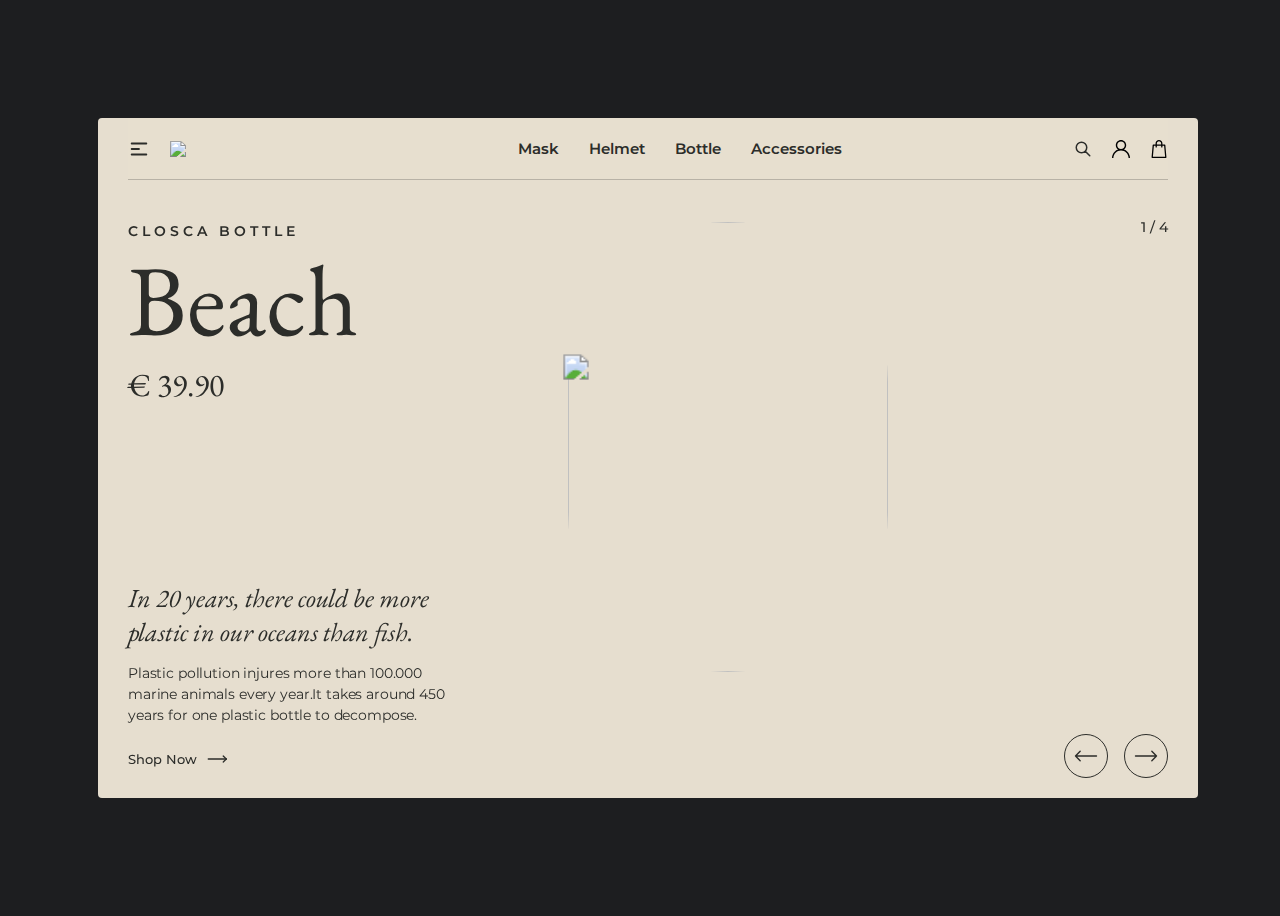
==== doc_X/doc-001/index.html @ 62792ad1 "Doc_X" ====
<!DOCTYPE html>
<html lang="en" >
<head>
  <meta charset="UTF-8">
  <title>CodePen - Product Showcase UI</title>
  <link rel="stylesheet" href="https://cdnjs.cloudflare.com/ajax/libs/normalize/5.0.0/normalize.min.css">
<link rel='stylesheet' href='https://unpkg.com/swiper/swiper-bundle.min.css'><link rel="stylesheet" href="./style.css">

</head>
<body>
<!-- partial:index.partial.html -->
<div class="container">
	<div class="header">
		<a class="menu-icon" href="#">
			<svg fill="none" stroke="currentColor" viewBox="0 0 24 24" xmlns="http://www.w3.org/2000/svg">
				<path stroke-linecap="round" stroke-linejoin="round" stroke-width="2" d="M4 6h16M4 12h8m-8 6h16" />
			</svg>
		</a>
		<img class="logo" src="https://cdn.shopify.com/s/files/1/0689/1443/files/CLOSCA-LOGO-WEB-BLACK_130x@2x.png?v=1559116993" />
		<div class="header-menu">
			<a href="#">Mask</a>
			<a href="#">Helmet</a>
			<a href="#">Bottle</a>
			<a href="#">Accessories</a>
		</div>
		<div class="header-icons">
			<svg fill="none" stroke="currentColor" viewBox="0 0 24 24" xmlns="http://www.w3.org/2000/svg">
				<path stroke-linecap="round" stroke-linejoin="round" stroke-width="2" d="M21 21l-6-6m2-5a7 7 0 11-14 0 7 7 0 0114 0z" />
			</svg>
			<svg xmlns="http://www.w3.org/2000/svg" viewBox="0 0 512 512">
				<path d="M437.02 330.98c-27.883-27.882-61.071-48.523-97.281-61.018C378.521 243.251 404 198.548 404 148 404 66.393 337.607 0 256 0S108 66.393 108 148c0 50.548 25.479 95.251 64.262 121.962-36.21 12.495-69.398 33.136-97.281 61.018C26.629 379.333 0 443.62 0 512h40c0-119.103 96.897-216 216-216s216 96.897 216 216h40c0-68.38-26.629-132.667-74.98-181.02zM256 256c-59.551 0-108-48.448-108-108S196.449 40 256 40s108 48.448 108 108-48.449 108-108 108z" />
			</svg>
			<svg xmlns="http://www.w3.org/2000/svg" viewBox="0 0 208.955 208.955">
				<path d="M190.85 200.227L178.135 58.626a7.5 7.5 0 00-7.47-6.829h-26.221V39.971c0-22.04-17.93-39.971-39.969-39.971-22.038 0-39.966 17.931-39.966 39.971v11.826H38.27a7.5 7.5 0 00-7.47 6.829L18.035 200.784a7.5 7.5 0 007.47 8.17h157.946a7.5 7.5 0 007.399-8.727zM79.509 39.971c0-13.769 11.2-24.971 24.967-24.971 13.768 0 24.969 11.202 24.969 24.971v11.826H79.509V39.971zm-45.8 153.984L45.127 66.797h19.382v13.412a7.5 7.5 0 007.5 7.5 7.5 7.5 0 007.5-7.5V66.797h49.936v13.412a7.5 7.5 0 007.5 7.5 7.5 7.5 0 007.5-7.5V66.797h19.364l11.418 127.158H33.709z" />
			</svg>
		</div>
	</div>
	<div class="mySwiper">
		<div class="main-wrapper swiper-wrapper">
			<div class="main swiper-slide" id="beach">
				<div class="left-side">
					<div class="main-wrapper">
						<h3 class="main-header">Closca Bottle</h3>
						<h1 class="main-title">Beach</h1>
						<h2 class="main-subtitle">€ 39.90</h2>
					</div>
					<div class="main-content">
						<div class="main-content__title">In 20 years, there could be more plastic in our oceans than fish.</div>
						<div class="main-content__subtitle">Plastic pollution injures more than 100.000 marine animals every year.It takes around 450 years for one plastic bottle to decompose.</div>
						<div class="more-menu">
							Shop Now
							<svg xmlns="http://www.w3.org/2000/svg" viewBox="0 0 24 24" stroke-width="1.7" stroke="currentColor" fill="none" stroke-linecap="round" stroke-linejoin="round">
								<path stroke="none" d="M0 0h24v24H0z" fill="none" />
								<line x1="-5" y1="12" x2="19" y2="12" />
								<line x1="15" y1="16" x2="19" y2="12" />
								<line x1="15" y1="8" x2="19" y2="12" />
							</svg>
						</div>
					</div>
				</div>
				<div class="center">
					<div class="right-side__img">
						<img class="bottle-bg" src="https://images.unsplash.com/photo-1505118380757-91f5f5632de0?q=80&w=2902&auto=format&fit=crop&ixlib=rb-4.0.3&ixid=M3wxMjA3fDB8MHxwaG90by1wYWdlfHx8fGVufDB8fHx8fA%3D%3D" alt="">
						<img class="bottle-img" src="https://www.designforfinland.com/product-images/Closca_Bottle_Wave_Antarctica_450ml_Close.png/2083089000004207012/1100x1100" />
					</div>
				</div>
			</div>
			<div class="main swiper-slide" id="savanna">
				<div class="left-side">
					<div class="main-wrapper">
						<h3 class="main-header">Closca Bottle</h3>
						<h1 class="main-title">Savanna</h1>
						<h2 class="main-subtitle">€ 39.90</h2>
					</div>
					<div class="main-content">
						<div class="main-content__title">The Earth’s area affected by desertification is approx 11 times India’s size.
						</div>
						<div class="main-content__subtitle">The Savannas act as a carbon sink, absorbing CO2 from the atmosphere and helping to maintain the balance of global temperatures.</div>
						<div class="more-menu">
							Shop Now
							<svg xmlns="http://www.w3.org/2000/svg" viewBox="0 0 24 24" stroke-width="1.7" stroke="currentColor" fill="none" stroke-linecap="round" stroke-linejoin="round">
								<path stroke="none" d="M0 0h24v24H0z" fill="none" />
								<line x1="-5" y1="12" x2="19" y2="12" />
								<line x1="15" y1="16" x2="19" y2="12" />
								<line x1="15" y1="8" x2="19" y2="12" />
							</svg>
						</div>
					</div>
				</div>
				<div class="center">
					<div class="right-side__img">
						<img class="bottle-bg" src="https://images.unsplash.com/photo-1613109526778-27605f1f27d2?ixlib=rb-1.2.1&ixid=MnwxMjA3fDB8MHxwaG90by1wYWdlfHx8fGVufDB8fHx8&auto=format&fit=crop&w=2340&q=80" alt="">
						<img class="bottle-img" src="https://fnac.sa/cdn/shop/files/Closca_Bottle_Wave_Sahara_600ml_Close.png?v=1703675684" />
					</div>
				</div>
			</div>
			<div class="main swiper-slide" id="glacier">
				<div class="left-side">
					<div class="main-wrapper">
						<h3 class="main-header">Closca Bottle</h3>
						<h1 class="main-title">Glacier</h1>
						<h2 class="main-subtitle">€ 39.90</h2>
					</div>
					<div class="main-content">
						<div class="main-content__title">Glaciers contain 75% of the World's freshwater.
						</div>
						<div class="main-content__subtitle">The effects of melting ice glaciers are biodiversity loss, the rising of the sea level and the deficiency of freshwater, among others.</div>
						<div class="more-menu">
							Shop Now
							<svg xmlns="http://www.w3.org/2000/svg" viewBox="0 0 24 24" stroke-width="1.7" stroke="currentColor" fill="none" stroke-linecap="round" stroke-linejoin="round">
								<path stroke="none" d="M0 0h24v24H0z" fill="none" />
								<line x1="-5" y1="12" x2="19" y2="12" />
								<line x1="15" y1="16" x2="19" y2="12" />
								<line x1="15" y1="8" x2="19" y2="12" />
							</svg>
						</div>
					</div>
				</div>
				<div class="center">
					<div class="right-side__img">
						<img class="bottle-bg" src="https://www.discover-the-world.com/app/uploads/2018/05/chile-patagonia-calving-glacier-is-1150x863-c-default.jpg" alt="">
						<img class="bottle-img" src="https://gomagcdn.ro/domains/alty.ro/files/product/original/sticla-reutilizabila-apa-closca-glacier-copie-848-7049.png" />
					</div>
				</div>
			</div>
			<div class="main swiper-slide" id="coral">
				<div class="left-side">
					<div class="main-wrapper">
						<h3 class="main-header">Closca Bottle</h3>
						<h1 class="main-title">Coral</h1>
						<h2 class="main-subtitle">€ 39.90</h2>
					</div>
					<div class="main-content">
						<div class="main-content__title">We will have lost 60% of our coral reefs by 2030.
						</div>
						<div class="main-content__subtitle">Coral reefs are essential to humans, as they protect the shorelines and are a source of
							nutrients and habitat for thousands of marine species.</div>
						<div class="more-menu">
							Shop Now
							<svg xmlns="http://www.w3.org/2000/svg" viewBox="0 0 24 24" stroke-width="1.7" stroke="currentColor" fill="none" stroke-linecap="round" stroke-linejoin="round">
								<path stroke="none" d="M0 0h24v24H0z" fill="none" />
								<line x1="-5" y1="12" x2="19" y2="12" />
								<line x1="15" y1="16" x2="19" y2="12" />
								<line x1="15" y1="8" x2="19" y2="12" />
							</svg>
						</div>
					</div>
				</div>
				<div class="center">
					<div class="right-side__img">
						<img class="bottle-bg" src="https://images.unsplash.com/photo-1546500840-ae38253aba9b?ixid=MnwxMjA3fDB8MHxwaG90by1wYWdlfHx8fGVufDB8fHx8&ixlib=rb-1.2.1&auto=format&fit=crop&w=3260&q=80" alt="">
						<img class="bottle-img" src="https://fnac.sa/cdn/shop/files/Closca_Bottle_Wave_Arizona_600ml_Close.png?v=1703675684&width=1946" />
					</div>
				</div>
			</div>
		</div>
	</div>
	<div class="button-wrapper">
		<div class="swiper-button swiper-prev-button">
			<svg fill="none" stroke="currentColor" viewBox="0 0 24 24" xmlns="http://www.w3.org/2000/svg">
				<path stroke-linecap="round" stroke-linejoin="round" stroke-width="1.2" d="M17 8l4 4m0 0l-4 4m4-4H3"></path>
			</svg>
		</div>
		<div class="swiper-button swiper-next-button">
			<svg fill="none" stroke="currentColor" viewBox="0 0 24 24" xmlns="http://www.w3.org/2000/svg">
				<path stroke-linecap="round" stroke-linejoin="round" stroke-width="1.2" d="M17 8l4 4m0 0l-4 4m4-4H3"></path>
			</svg>
		</div>
	</div>
	<div class="swiper-pagination"></div>
</div>
<!-- partial -->
  <script src='https://unpkg.com/swiper/swiper-bundle.min.js'></script><script  src="./script.js"></script>

</body>
</html>
---- doc_X/doc-001/style.css ----
@import url("https://fonts.googleapis.com/css2?family=Montserrat:wght@300;400;500;600&display=swap");
@import url("https://fonts.googleapis.com/css2?family=EB+Garamond:ital,wght@0,400;0,500;0,600;1,400;1,500;1,600&display=swap");
:root {
  --body-color: #2c2d2a;
  --savanna-bg: #e9bf8b;
  --beach-bg: #e7dfcf;
  --glacier-bg: #b6d6c8;
  --coral-bg: #e86357;
  --arrow-fill: #333231;
  --body-font: "Montserrat", sans-serif;
  --italic-font: "EB Garamond", serif;
}

* {
  box-sizing: border-box;
  outline: none;
}

img {
  max-width: 100%;
}

a {
  text-decoration: none;
  color: var(--body-color);
}

h1,
h2,
h3 {
  margin: 0;
}

body {
  font-family: var(--body-font);
  background-color: #1d1e20;
  display: flex;
  justify-content: center;
  align-items: center;
  flex-direction: column;
  padding: 2em;
  width: 100%;
  height: 100vh;
  color: var(--body-color);
}
@media (max-width: 480px) {
  body {
    padding: 0;
  }
}

.container {
  max-width: 1100px;
  border-radius: 4px;
  max-height: 680px;
  height: 90vh;
  width: 100%;
  display: flex;
  flex-direction: column;
  scroll-behavior: smooth;
  background-color: #e6decf;
  padding: 0 30px;
  overflow-y: auto;
  overflow-x: hidden;
  position: relative;
}
@media (max-width: 480px) {
  .container {
    height: 100%;
    max-height: 100%;
  }
}

.logo {
  width: 116px;
}

.header {
  display: flex;
  align-items: center;
  height: 62px;
  width: 100%;
  white-space: nowrap;
  flex-shrink: 0;
  font-weight: 600;
  font-size: 15px;
  border-bottom: 1px solid rgba(44, 45, 42, 0.25);
  position: sticky;
  top: 0;
  left: 0;
  background-color: var(--beach-bg);
  z-index: 6;
}
@media (max-width: 575px) {
  .header {
    width: calc(100% + 20px);
    margin-left: -10px;
  }
}
.header-menu {
  display: flex;
  align-items: center;
  margin-left: auto;
}
@media screen and (max-width: 740px) {
  .header-menu {
    display: none;
  }
}
.header-menu a:not(:first-child) {
  margin-left: 30px;
}
.header .menu-icon {
  display: flex;
  align-items: center;
  margin-right: 20px;
}
.header .menu-icon svg {
  width: 22px;
}
.header-icons {
  margin-left: auto;
  display: flex;
  align-items: center;
}
.header-icons svg {
  width: 18px;
}
.header-icons svg:not(:last-child) {
  margin-right: 20px;
}

.left-side {
  display: flex;
  flex-direction: column;
  justify-content: space-between;
  max-width: 320px;
}
@media screen and (max-width: 930px) {
  .left-side {
    text-align: center;
    max-width: 450px;
  }
}

.mySwiper {
  display: flex;
  flex-grow: 1;
  position: relative;
}

.main {
  padding: 42px 0 30px;
  display: flex;
  flex-grow: 1;
  position: relative;
}
@media screen and (max-width: 930px) {
  .main {
    flex-direction: column-reverse;
    align-items: center;
    justify-content: center;
  }
}
.main-header {
  text-transform: uppercase;
  font-size: 14px;
  letter-spacing: 4px;
  font-weight: 600;
  transition-delay: 0.2s;
}
.main-title {
  font-family: var(--italic-font);
  font-size: 100px;
  font-weight: 400;
  margin-top: 10px;
  line-height: 1em;
  transition-delay: 0.3s;
}
.main-subtitle {
  font-family: var(--italic-font);
  font-weight: 400;
  font-size: 32px;
  margin-top: 14px;
  margin-bottom: 60px;
  transition-delay: 0.4s;
}
.main-content__title {
  font-size: 26px;
  font-family: var(--italic-font);
  font-style: italic;
  margin-bottom: 14px;
  transition-delay: 0.2s;
}
.main-content__subtitle {
  font-size: 14px;
  line-height: 1.5;
  margin-bottom: 24px;
  letter-spacing: -0.01em;
  transition-delay: 0.3s;
}
.main-content .more-menu {
  font-size: 13px;
  font-weight: 500;
  display: flex;
  align-items: center;
  transition-delay: 0.4s;
}
@media screen and (max-width: 930px) {
  .main-content .more-menu {
    justify-content: center;
  }
}
.main-content .more-menu svg {
  width: 28px;
  height: 18px;
  margin-left: 10px;
}

.center {
  display: flex;
  margin-left: 120px;
  position: relative;
  flex-shrink: 0;
}
@media screen and (max-width: 930px) {
  .center {
    margin-left: 0;
    margin-bottom: 56px;
  }
}
.center .bottle-bg {
  width: 320px;
  height: 450px;
  object-fit: cover;
  border-radius: 160px;
}
@media screen and (max-width: 930px) {
  .center .bottle-bg {
    width: 260px;
    height: 390px;
  }
}
@media screen and (max-width: 575px) {
  .center .bottle-bg {
    width: 220px;
    height: 340px;
  }
}
.center .bottle-img {
  position: absolute;
  top: 25%;
  left: 0;
  transform: scale(1.6);
}

.swiper-pagination {
  position: absolute;
  right: 30px;
  left: auto;
  top: 100px;
  width: auto;
  bottom: auto;
  z-index: 2;
  font-size: 14px;
  font-family: var(--body-font);
  font-weight: 500;
}

.button-wrapper {
  position: absolute;
  right: 30px;
  bottom: 20px;
  z-index: 1;
  display: flex;
  align-items: center;
}
@media screen and (max-width: 930px) {
  .button-wrapper {
    top: 0;
    left: 0;
    width: 100%;
    justify-content: space-between;
    padding: 0 60px;
  }
}
@media screen and (max-width: 575px) {
  .button-wrapper {
    padding: 0 20px;
  }
}
.button-wrapper svg {
  width: 28px;
}
.button-wrapper .swiper-button {
  border: 1px solid var(--body-color);
  border-radius: 50%;
  width: 44px;
  height: 44px;
  display: flex;
  align-items: center;
  justify-content: center;
  background: linear-gradient(to right, var(--body-color) 40%, transparent 0%);
  background-size: 200% 100%;
  background-position: right bottom;
  transition: all 0.3s ease-out;
  cursor: pointer;
}
.button-wrapper .swiper-button + .swiper-button {
  margin-left: 16px;
}
@media screen and (max-width: 930px) {
  .button-wrapper .swiper-button + .swiper-button {
    margin-left: 0;
  }
}
.button-wrapper .swiper-button:hover {
  background-color: var(--body-color);
  background-position: left bottom;
}
.button-wrapper .swiper-button:hover svg {
  stroke: #fff;
}
.button-wrapper .swiper-prev-button {
  background: linear-gradient(to left, var(--body-color) 40%, transparent 0%);
  background-size: 200% 100%;
  background-position: left bottom;
  transition: all 0.3s ease-out;
}
.button-wrapper .swiper-prev-button svg {
  transform: rotate(-180deg);
}
.button-wrapper .swiper-prev-button:hover {
  background-position: right bottom;
}

.swiper-slide {
  opacity: 0 !important;
  transition: 0.4s;
}
.swiper-slide-active {
  opacity: 1 !important;
}

.swiper-slide .main-wrapper > *,
.swiper-slide .main-content > * {
  transform: translateY(-30px);
  opacity: 0;
  transition-duration: 0.8s;
}

.swiper-slide-active .main-wrapper > *,
.swiper-slide-active .main-content > * {
  transform: none;
  opacity: 1;
}

.swiper-slide .bottle-bg {
  transition-duration: 0.6s;
  opacity: 0;
  object-position: 60%;
}

.swiper-slide-active .bottle-bg {
  opacity: 1;
  transform: none;
  object-position: 50%;
}

.swiper-slide .bottle-img {
  transition-duration: 0.8s;
  transform: scale(1.2);
  opacity: 0;
}

.swiper-slide-active .bottle-img {
  opacity: 1;
  transform: scale(1.6);
}

[data-sld="1"] .container,
[data-sld="1"] .header {
  background-color: var(--savanna-bg);
}

[data-sld="2"] .container,
[data-sld="2"] .header {
  background-color: var(--glacier-bg);
}

[data-sld="3"] .container,
[data-sld="3"] .header {
  background-color: var(--coral-bg);
}
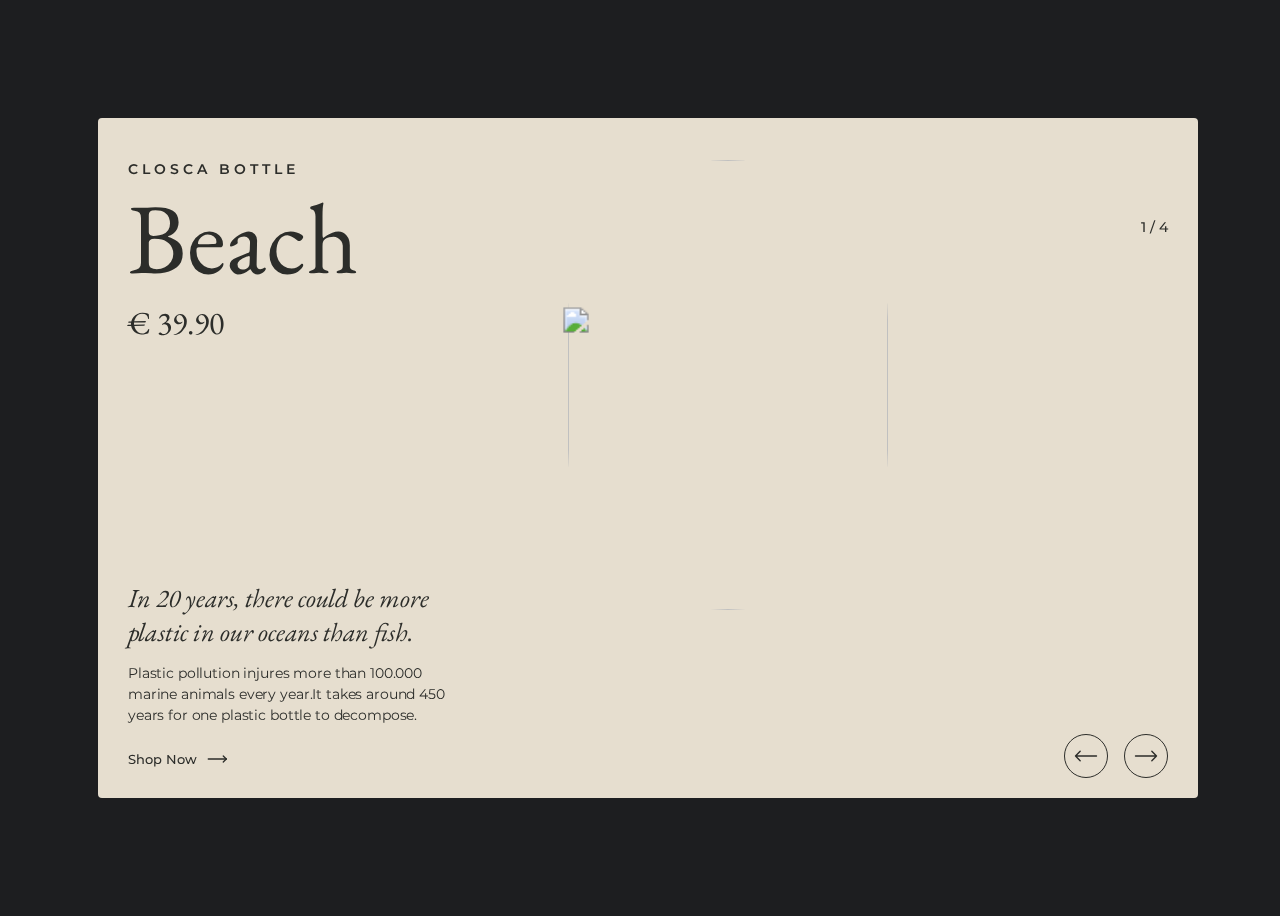
==== commit 0146f067: "Update index.html" ====
--- a/doc_X/doc-001/index.html
+++ b/doc_X/doc-001/index.html
@@ -10,31 +10,7 @@
 <body>
 <!-- partial:index.partial.html -->
 <div class="container">
-	<div class="header">
-		<a class="menu-icon" href="#">
-			<svg fill="none" stroke="currentColor" viewBox="0 0 24 24" xmlns="http://www.w3.org/2000/svg">
-				<path stroke-linecap="round" stroke-linejoin="round" stroke-width="2" d="M4 6h16M4 12h8m-8 6h16" />
-			</svg>
-		</a>
-		<img class="logo" src="https://cdn.shopify.com/s/files/1/0689/1443/files/CLOSCA-LOGO-WEB-BLACK_130x@2x.png?v=1559116993" />
-		<div class="header-menu">
-			<a href="#">Mask</a>
-			<a href="#">Helmet</a>
-			<a href="#">Bottle</a>
-			<a href="#">Accessories</a>
-		</div>
-		<div class="header-icons">
-			<svg fill="none" stroke="currentColor" viewBox="0 0 24 24" xmlns="http://www.w3.org/2000/svg">
-				<path stroke-linecap="round" stroke-linejoin="round" stroke-width="2" d="M21 21l-6-6m2-5a7 7 0 11-14 0 7 7 0 0114 0z" />
-			</svg>
-			<svg xmlns="http://www.w3.org/2000/svg" viewBox="0 0 512 512">
-				<path d="M437.02 330.98c-27.883-27.882-61.071-48.523-97.281-61.018C378.521 243.251 404 198.548 404 148 404 66.393 337.607 0 256 0S108 66.393 108 148c0 50.548 25.479 95.251 64.262 121.962-36.21 12.495-69.398 33.136-97.281 61.018C26.629 379.333 0 443.62 0 512h40c0-119.103 96.897-216 216-216s216 96.897 216 216h40c0-68.38-26.629-132.667-74.98-181.02zM256 256c-59.551 0-108-48.448-108-108S196.449 40 256 40s108 48.448 108 108-48.449 108-108 108z" />
-			</svg>
-			<svg xmlns="http://www.w3.org/2000/svg" viewBox="0 0 208.955 208.955">
-				<path d="M190.85 200.227L178.135 58.626a7.5 7.5 0 00-7.47-6.829h-26.221V39.971c0-22.04-17.93-39.971-39.969-39.971-22.038 0-39.966 17.931-39.966 39.971v11.826H38.27a7.5 7.5 0 00-7.47 6.829L18.035 200.784a7.5 7.5 0 007.47 8.17h157.946a7.5 7.5 0 007.399-8.727zM79.509 39.971c0-13.769 11.2-24.971 24.967-24.971 13.768 0 24.969 11.202 24.969 24.971v11.826H79.509V39.971zm-45.8 153.984L45.127 66.797h19.382v13.412a7.5 7.5 0 007.5 7.5 7.5 7.5 0 007.5-7.5V66.797h49.936v13.412a7.5 7.5 0 007.5 7.5 7.5 7.5 0 007.5-7.5V66.797h19.364l11.418 127.158H33.709z" />
-			</svg>
-		</div>
-	</div>
+	
 	<div class="mySwiper">
 		<div class="main-wrapper swiper-wrapper">
 			<div class="main swiper-slide" id="beach">
